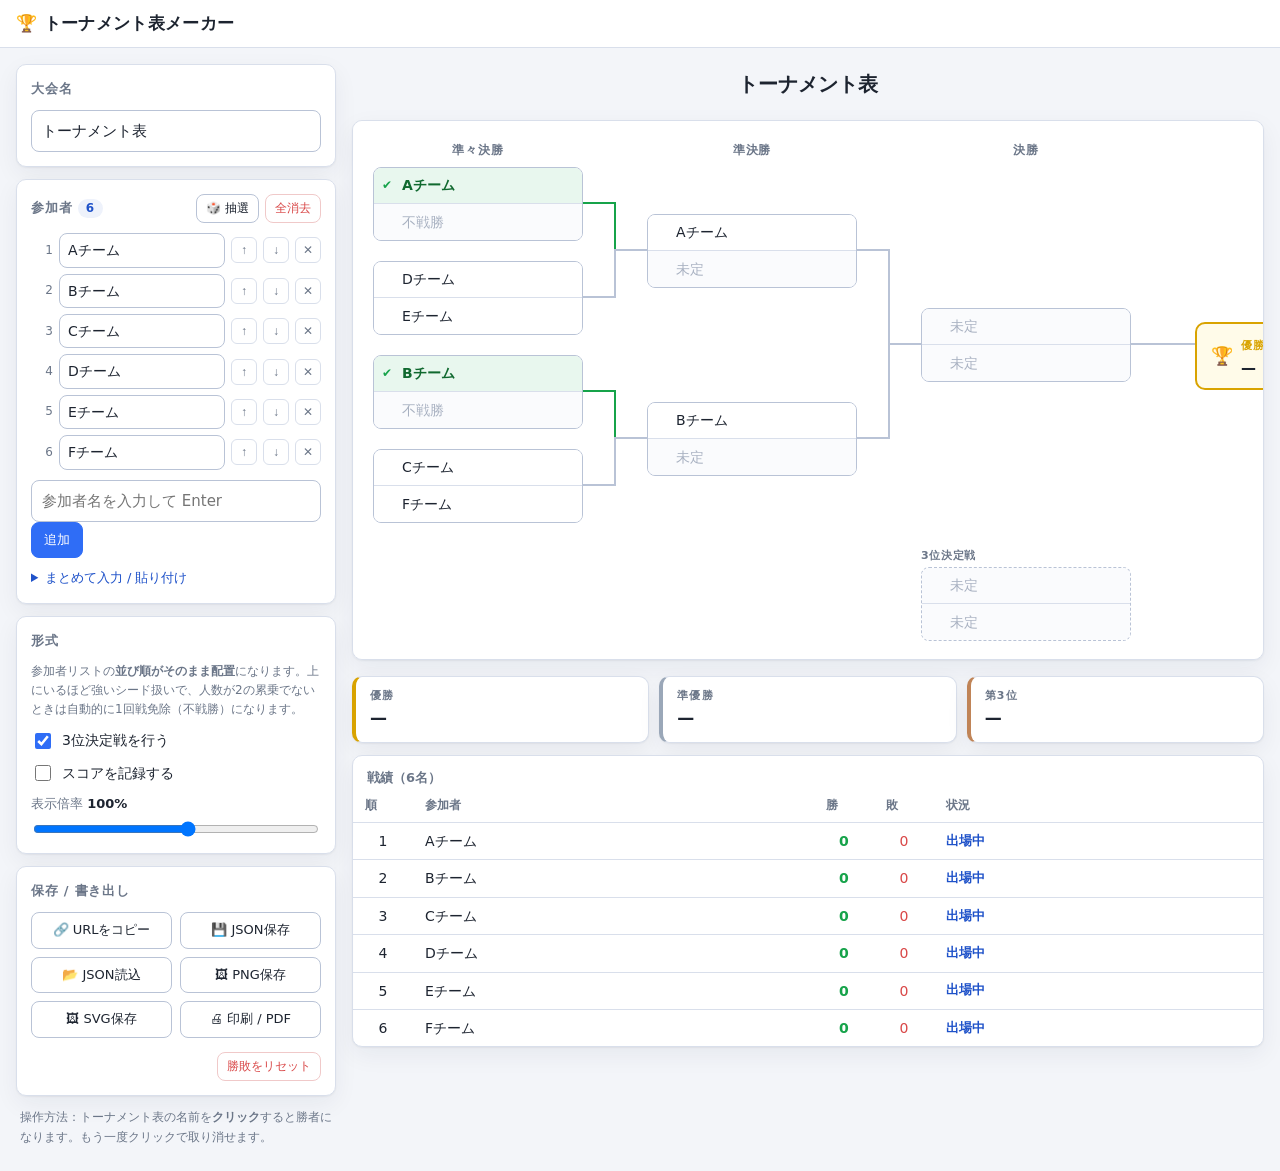
==== index.html @ ec836298 "feat: トーナメント表メーカーを追加 Web上でトーナメント表を作成し、クリックだけで勝敗を記録できる静的サイト。 依存ライブラリ・ビルド不要で index.html を開くだけで動作する。  -" ====
<!DOCTYPE html>
<html lang="ja">
<head>
<meta charset="UTF-8">
<meta name="viewport" content="width=device-width, initial-scale=1">
<title>トーナメント表メーカー</title>
<meta name="description" content="参加者名を入れるだけでトーナメント表を作成。クリックで勝敗を記録できます。">
<link rel="stylesheet" href="assets/style.css">
<link rel="icon" href="data:image/svg+xml,<svg xmlns='http://www.w3.org/2000/svg' viewBox='0 0 16 16'><text y='13' font-size='13'>🏆</text></svg>">
</head>
<body>

<header class="topbar">
  <h1 class="brand">🏆 トーナメント表メーカー</h1>
  <div class="topbar-actions">
    <button type="button" id="btn-toggle-panel" class="btn ghost">設定パネル</button>
  </div>
</header>

<div class="layout">

  <!-- ========== 左：設定パネル ========== -->
  <aside class="panel" id="panel">

    <section class="card">
      <h2>大会名</h2>
      <input type="text" id="title" class="input" placeholder="第1回 社内大会" autocomplete="off">
    </section>

    <section class="card">
      <div class="card-head">
        <h2>参加者 <span class="badge" id="player-count">0</span></h2>
        <div class="row-actions">
          <button type="button" id="btn-shuffle" class="btn small" title="組み合わせを抽選します">🎲 抽選</button>
          <button type="button" id="btn-clear-players" class="btn small danger-ghost">全消去</button>
        </div>
      </div>

      <ul class="player-list" id="player-list"></ul>

      <form id="add-form" class="add-row">
        <input type="text" id="add-input" class="input" placeholder="参加者名を入力して Enter" autocomplete="off">
        <button type="submit" class="btn primary">追加</button>
      </form>

      <details class="bulk">
        <summary>まとめて入力 / 貼り付け</summary>
        <p class="hint">1行に1名。カンマ区切りにも対応しています。</p>
        <textarea id="bulk-text" class="input textarea" rows="7" placeholder="Aチーム&#10;Bチーム&#10;Cチーム"></textarea>
        <div class="row-actions end">
          <button type="button" id="btn-bulk-apply" class="btn primary small">この内容で作成</button>
        </div>
      </details>
    </section>

    <section class="card">
      <h2>形式</h2>
      <p class="hint">参加者リストの<b>並び順がそのまま配置</b>になります。上にいるほど強いシード扱いで、人数が2の累乗でないときは自動的に1回戦免除（不戦勝）になります。</p>
      <label class="check"><input type="checkbox" id="opt-third"> 3位決定戦を行う</label>
      <label class="check"><input type="checkbox" id="opt-score"> スコアを記録する</label>
      <label class="field">
        <span>表示倍率 <b id="zoom-label">100%</b></span>
        <input type="range" id="zoom" min="40" max="150" step="5" value="100">
      </label>
    </section>

    <section class="card">
      <h2>保存 / 書き出し</h2>
      <div class="grid-btns">
        <button type="button" id="btn-share" class="btn">🔗 URLをコピー</button>
        <button type="button" id="btn-export-json" class="btn">💾 JSON保存</button>
        <button type="button" id="btn-import-json" class="btn">📂 JSON読込</button>
        <button type="button" id="btn-export-png" class="btn">🖼 PNG保存</button>
        <button type="button" id="btn-export-svg" class="btn">🖼 SVG保存</button>
        <button type="button" id="btn-print" class="btn">🖨 印刷 / PDF</button>
      </div>
      <input type="file" id="file-json" accept="application/json,.json" hidden>
      <div class="row-actions end mt">
        <button type="button" id="btn-reset-results" class="btn small danger-ghost">勝敗をリセット</button>
      </div>
    </section>

    <p class="foot-hint">操作方法：トーナメント表の名前を<b>クリック</b>すると勝者になります。もう一度クリックで取り消せます。</p>
  </aside>

  <!-- ========== 右：トーナメント表 ========== -->
  <main class="main">
    <div id="board-title" class="board-title"></div>

    <div class="viewport" id="viewport">
      <div class="bracket-scale" id="bracket-scale">
        <div class="bracket" id="bracket" aria-label="トーナメント表"></div>
      </div>
      <p class="empty-msg" id="empty-msg">参加者を2名以上追加すると、トーナメント表が表示されます。</p>
    </div>

    <section class="results" id="results"></section>
  </main>
</div>

<div class="toast" id="toast" role="status" aria-live="polite"></div>

<script src="assets/app.js"></script>
</body>
</html>
---- assets/style.css ----
/* ===========================================================
   トーナメント表メーカー / スタイル
   =========================================================== */

:root {
  --bg: #f3f5f9;
  --surface: #ffffff;
  --line: #d9dfeb;
  --line-strong: #b9c3d6;
  --text: #1d2430;
  --muted: #6b7688;
  --primary: #2f6df6;
  --primary-dark: #1f52c9;
  --win: #16a34a;
  --win-bg: #e8f7ee;
  --lose: #94a3b8;
  --gold: #d9a300;
  --danger: #d94848;
  --radius: 10px;
  --shadow: 0 1px 2px rgba(20, 30, 60, .06), 0 8px 24px rgba(20, 30, 60, .06);

  /* トーナメント表のレイアウト定数（app.js の LAYOUT と一致させること） */
  --match-w: 210px;
  --slot-h: 36px;
}

* { box-sizing: border-box; }

html, body {
  margin: 0;
  padding: 0;
  background: var(--bg);
  color: var(--text);
  font-family: "Hiragino Kaku Gothic ProN", "Yu Gothic", "Meiryo", system-ui, -apple-system, "Segoe UI", sans-serif;
  font-size: 15px;
  line-height: 1.6;
}

h1, h2 { margin: 0; font-weight: 700; }

/* ---------- ヘッダ ---------- */
.topbar {
  display: flex;
  align-items: center;
  justify-content: space-between;
  gap: 12px;
  padding: 10px 16px;
  background: var(--surface);
  border-bottom: 1px solid var(--line);
  position: sticky;
  top: 0;
  z-index: 20;
}
.brand { font-size: 17px; letter-spacing: .02em; }
.topbar-actions { display: flex; gap: 8px; }
#btn-toggle-panel { display: none; }

/* ---------- レイアウト ---------- */
.layout {
  display: grid;
  grid-template-columns: 320px minmax(0, 1fr);
  align-items: start;
  gap: 16px;
  padding: 16px;
  max-width: 1600px;
  margin: 0 auto;
}
.panel { display: flex; flex-direction: column; gap: 12px; position: sticky; top: 64px; }
.main { min-width: 0; display: flex; flex-direction: column; gap: 16px; }

/* ---------- カード ---------- */
.card {
  background: var(--surface);
  border: 1px solid var(--line);
  border-radius: var(--radius);
  box-shadow: var(--shadow);
  padding: 14px;
  display: flex;
  flex-direction: column;
  gap: 10px;
}
.card h2 { font-size: 13px; color: var(--muted); letter-spacing: .06em; }
.card-head { display: flex; align-items: center; justify-content: space-between; gap: 8px; }
.badge {
  display: inline-block;
  background: #eef2fb;
  color: var(--primary-dark);
  border-radius: 999px;
  padding: 0 8px;
  font-size: 12px;
  font-weight: 700;
}

/* ---------- フォーム部品 ---------- */
.input {
  width: 100%;
  padding: 8px 10px;
  border: 1px solid var(--line-strong);
  border-radius: 8px;
  background: #fff;
  color: inherit;
  font: inherit;
}
.input:focus { outline: 2px solid rgba(47, 109, 246, .35); outline-offset: 1px; border-color: var(--primary); }
.textarea { resize: vertical; font-size: 14px; line-height: 1.5; }
.field { display: flex; flex-direction: column; gap: 4px; font-size: 13px; color: var(--muted); }
.field b { color: var(--text); }
.check { display: flex; align-items: center; gap: 8px; font-size: 14px; cursor: pointer; }
.check input { width: 16px; height: 16px; accent-color: var(--primary); }

.btn {
  padding: 7px 12px;
  border: 1px solid var(--line-strong);
  border-radius: 8px;
  background: #fff;
  color: var(--text);
  font: inherit;
  font-size: 13px;
  cursor: pointer;
  white-space: nowrap;
  transition: background .12s, border-color .12s, transform .05s;
}
.btn:hover { background: #f1f4fa; border-color: var(--primary); }
.btn:active { transform: translateY(1px); }
.btn.primary { background: var(--primary); border-color: var(--primary); color: #fff; }
.btn.primary:hover { background: var(--primary-dark); }
.btn.small { padding: 4px 9px; font-size: 12px; }
.btn.ghost { border-color: transparent; background: #eef2fb; }
.btn.danger-ghost { color: var(--danger); border-color: #f0c9c9; }
.btn.danger-ghost:hover { background: #fdf0f0; border-color: var(--danger); }
.grid-btns { display: grid; grid-template-columns: 1fr 1fr; gap: 8px; }
.row-actions { display: flex; gap: 6px; flex-wrap: wrap; }
.row-actions.end { justify-content: flex-end; }
.mt { margin-top: 4px; }
.hint, .foot-hint { font-size: 12px; color: var(--muted); margin: 0; }
.foot-hint { padding: 0 4px 8px; }

/* ---------- 参加者リスト ---------- */
.player-list { list-style: none; margin: 0; padding: 0; display: flex; flex-direction: column; gap: 6px; max-height: 340px; overflow-y: auto; }
.player-row { display: flex; align-items: center; gap: 6px; }
.player-row .no { width: 22px; text-align: right; font-size: 12px; color: var(--muted); flex: none; }
.player-row .input { padding: 5px 8px; font-size: 14px; }
.icon-btn {
  flex: none;
  width: 26px; height: 26px;
  display: grid; place-items: center;
  border: 1px solid var(--line);
  border-radius: 6px;
  background: #fff;
  color: var(--muted);
  cursor: pointer;
  font-size: 12px;
  line-height: 1;
}
.icon-btn:hover { border-color: var(--primary); color: var(--primary); background: #f1f4fa; }
.icon-btn.remove:hover { border-color: var(--danger); color: var(--danger); background: #fdf0f0; }
.bulk summary { font-size: 13px; color: var(--primary-dark); cursor: pointer; }
.bulk[open] summary { margin-bottom: 8px; }
.bulk { display: flex; flex-direction: column; gap: 8px; }

/* ---------- トーナメント表 ---------- */
.board-title {
  font-size: 20px;
  font-weight: 700;
  text-align: center;
  padding: 4px 0;
  min-height: 1em;
}
.viewport {
  background: var(--surface);
  border: 1px solid var(--line);
  border-radius: var(--radius);
  box-shadow: var(--shadow);
  padding: 20px;
  overflow: auto;
}
.bracket-scale { transform-origin: top left; }
.bracket { position: relative; }
.empty-msg { color: var(--muted); text-align: center; padding: 40px 10px; margin: 0; }

.lines { position: absolute; inset: 0; overflow: visible; pointer-events: none; }
.lines path { fill: none; stroke: var(--line-strong); stroke-width: 2; }
.lines path.done { stroke: var(--win); }

.round-label {
  position: absolute;
  font-size: 12px;
  font-weight: 700;
  color: var(--muted);
  letter-spacing: .08em;
  text-align: center;
  width: var(--match-w);
}

.match {
  position: absolute;
  width: var(--match-w);
  border: 1px solid var(--line-strong);
  border-radius: 8px;
  background: #fff;
  overflow: hidden;
}
.match.third { border-style: dashed; }
.match-tag {
  position: absolute;
  font-size: 11px;
  font-weight: 700;
  color: var(--muted);
  letter-spacing: .06em;
}

.slot {
  display: flex;
  align-items: center;
  gap: 6px;
  width: 100%;
  height: var(--slot-h);
  padding: 0 8px;
  border: 0;
  border-bottom: 1px solid var(--line);
  background: #fff;
  font: inherit;
  font-size: 14px;
  color: inherit;
  text-align: left;
  cursor: pointer;
}
.slot:last-child { border-bottom: 0; }
.slot .mark { flex: none; width: 14px; font-size: 12px; color: var(--muted); }
.slot .nm {
  flex: 1 1 auto;
  min-width: 0;
  overflow: hidden;
  text-overflow: ellipsis;
  white-space: nowrap;
}
.slot .score {
  flex: none;
  width: 38px;
  padding: 1px 4px;
  font-size: 13px;
  text-align: center;
  border: 1px solid var(--line);
  border-radius: 5px;
  background: #fbfcfe;
  color: inherit;
  font-family: inherit;
}
.slot .score::-webkit-outer-spin-button,
.slot .score::-webkit-inner-spin-button { -webkit-appearance: none; margin: 0; }
.slot .score { -moz-appearance: textfield; }

.slot:not(.disabled):hover { background: #eef4ff; }
.slot.win { background: var(--win-bg); font-weight: 700; color: #10692f; }
.slot.win .mark { color: var(--win); }
.slot.lose { color: var(--lose); }
.slot.lose .nm { text-decoration: line-through; }
.slot.empty, .slot.bye { color: #a8b1c1; cursor: default; background: #fafbfd; }
.slot.disabled { cursor: default; }

.champion {
  position: absolute;
  display: flex;
  align-items: center;
  gap: 8px;
  padding: 8px 14px;
  border: 2px solid var(--gold);
  border-radius: 10px;
  background: #fffbe9;
  font-weight: 700;
  white-space: nowrap;
}
.champion .cup { font-size: 18px; }
.champion .label { font-size: 11px; color: var(--gold); letter-spacing: .1em; }

/* ---------- 結果 ---------- */
.results { display: flex; flex-direction: column; gap: 12px; }
.podium { display: flex; gap: 10px; flex-wrap: wrap; }
.podium-item {
  flex: 1 1 160px;
  background: var(--surface);
  border: 1px solid var(--line);
  border-left: 4px solid var(--line-strong);
  border-radius: var(--radius);
  padding: 10px 14px;
  box-shadow: var(--shadow);
}
.podium-item .rank { font-size: 11px; color: var(--muted); letter-spacing: .1em; font-weight: 700; }
.podium-item .who { font-size: 17px; font-weight: 700; }
.podium-item.p1 { border-left-color: var(--gold); }
.podium-item.p2 { border-left-color: #9aa7b8; }
.podium-item.p3 { border-left-color: #c08457; }

.table-wrap {
  background: var(--surface);
  border: 1px solid var(--line);
  border-radius: var(--radius);
  box-shadow: var(--shadow);
  overflow: auto;
}
table.records { width: 100%; border-collapse: collapse; font-size: 14px; }
table.records caption { text-align: left; padding: 12px 14px 0; font-size: 13px; color: var(--muted); font-weight: 700; }
table.records th, table.records td { padding: 7px 12px; border-bottom: 1px solid var(--line); text-align: left; white-space: nowrap; }
table.records th { font-size: 12px; color: var(--muted); font-weight: 700; }
table.records td.num { text-align: center; width: 60px; font-variant-numeric: tabular-nums; }
table.records tr:last-child td { border-bottom: 0; }
table.records td.win-n { color: var(--win); font-weight: 700; }
table.records td.lose-n { color: var(--danger); }
table.records .status { color: var(--muted); font-size: 13px; }
table.records .status.alive { color: var(--primary-dark); font-weight: 700; }
table.records .status.champ { color: var(--gold); font-weight: 700; }

/* ---------- トースト ---------- */
.toast {
  position: fixed;
  left: 50%;
  bottom: 24px;
  transform: translate(-50%, 20px);
  background: #1d2430;
  color: #fff;
  padding: 9px 16px;
  border-radius: 999px;
  font-size: 14px;
  opacity: 0;
  pointer-events: none;
  transition: opacity .2s, transform .2s;
  z-index: 50;
}
.toast.show { opacity: 1; transform: translate(-50%, 0); }

/* ---------- レスポンシブ ---------- */
@media (max-width: 900px) {
  .layout { grid-template-columns: 1fr; }
  .panel { position: static; }
  .panel.hidden { display: none; }
  #btn-toggle-panel { display: inline-block; }
}

/* ---------- 印刷 ---------- */
@media print {
  .topbar, .panel, .results .table-wrap, .toast { display: none !important; }
  .layout { display: block; padding: 0; }
  .viewport { border: 0; box-shadow: none; padding: 0; overflow: visible; }
  .board-title { font-size: 22px; margin-bottom: 8px; }
  body { background: #fff; }
  .podium-item { break-inside: avoid; }
}
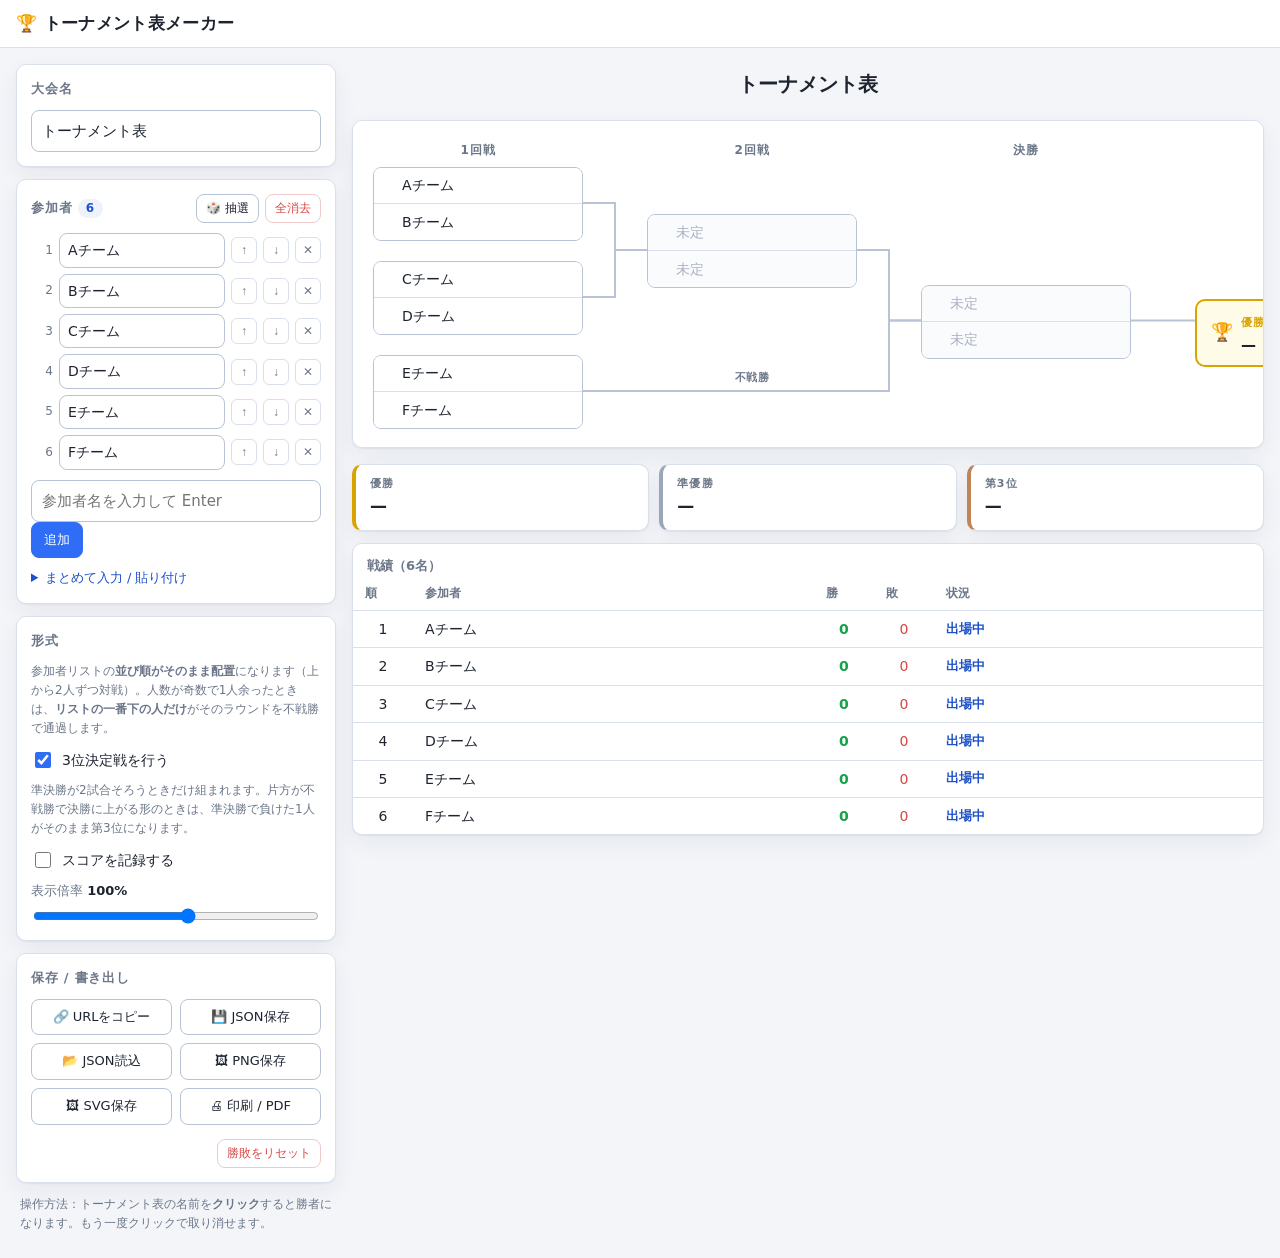
==== commit 9c39ccf8: "fix: 不戦勝を各ラウンド最大1人に変更 2の累乗の枠に当てはめる方式では、たとえば9名で7人が1回戦免除になるなど 不戦勝が大量に発生していた。各ラウンドで上から2つずつ組み、奇数で余った 1つだ" ====
--- a/index.html
+++ b/index.html
@@ -55,8 +55,9 @@
 
     <section class="card">
       <h2>形式</h2>
-      <p class="hint">参加者リストの<b>並び順がそのまま配置</b>になります。上にいるほど強いシード扱いで、人数が2の累乗でないときは自動的に1回戦免除（不戦勝）になります。</p>
+      <p class="hint">参加者リストの<b>並び順がそのまま配置</b>になります（上から2人ずつ対戦）。人数が奇数で1人余ったときは、<b>リストの一番下の人だけ</b>がそのラウンドを不戦勝で通過します。</p>
       <label class="check"><input type="checkbox" id="opt-third"> 3位決定戦を行う</label>
+      <p class="hint">準決勝が2試合そろうときだけ組まれます。片方が不戦勝で決勝に上がる形のときは、準決勝で負けた1人がそのまま第3位になります。</p>
       <label class="check"><input type="checkbox" id="opt-score"> スコアを記録する</label>
       <label class="field">
         <span>表示倍率 <b id="zoom-label">100%</b></span>
--- a/assets/style.css
+++ b/assets/style.css
@@ -201,6 +201,7 @@
   overflow: hidden;
 }
 .match.third { border-style: dashed; }
+.match.seed { background: #fbfcfe; }
 .match-tag {
   position: absolute;
   font-size: 11px;
@@ -208,6 +209,8 @@
   color: var(--muted);
   letter-spacing: .06em;
 }
+/* 不戦勝ラベルは線の上に中央寄せで置く */
+.match-tag.center { width: var(--match-w); text-align: center; }
 
 .slot {
   display: flex;
@@ -255,7 +258,7 @@
 .slot.win .mark { color: var(--win); }
 .slot.lose { color: var(--lose); }
 .slot.lose .nm { text-decoration: line-through; }
-.slot.empty, .slot.bye { color: #a8b1c1; cursor: default; background: #fafbfd; }
+.slot.empty { color: #a8b1c1; cursor: default; background: #fafbfd; }
 .slot.disabled { cursor: default; }
 
 .champion {
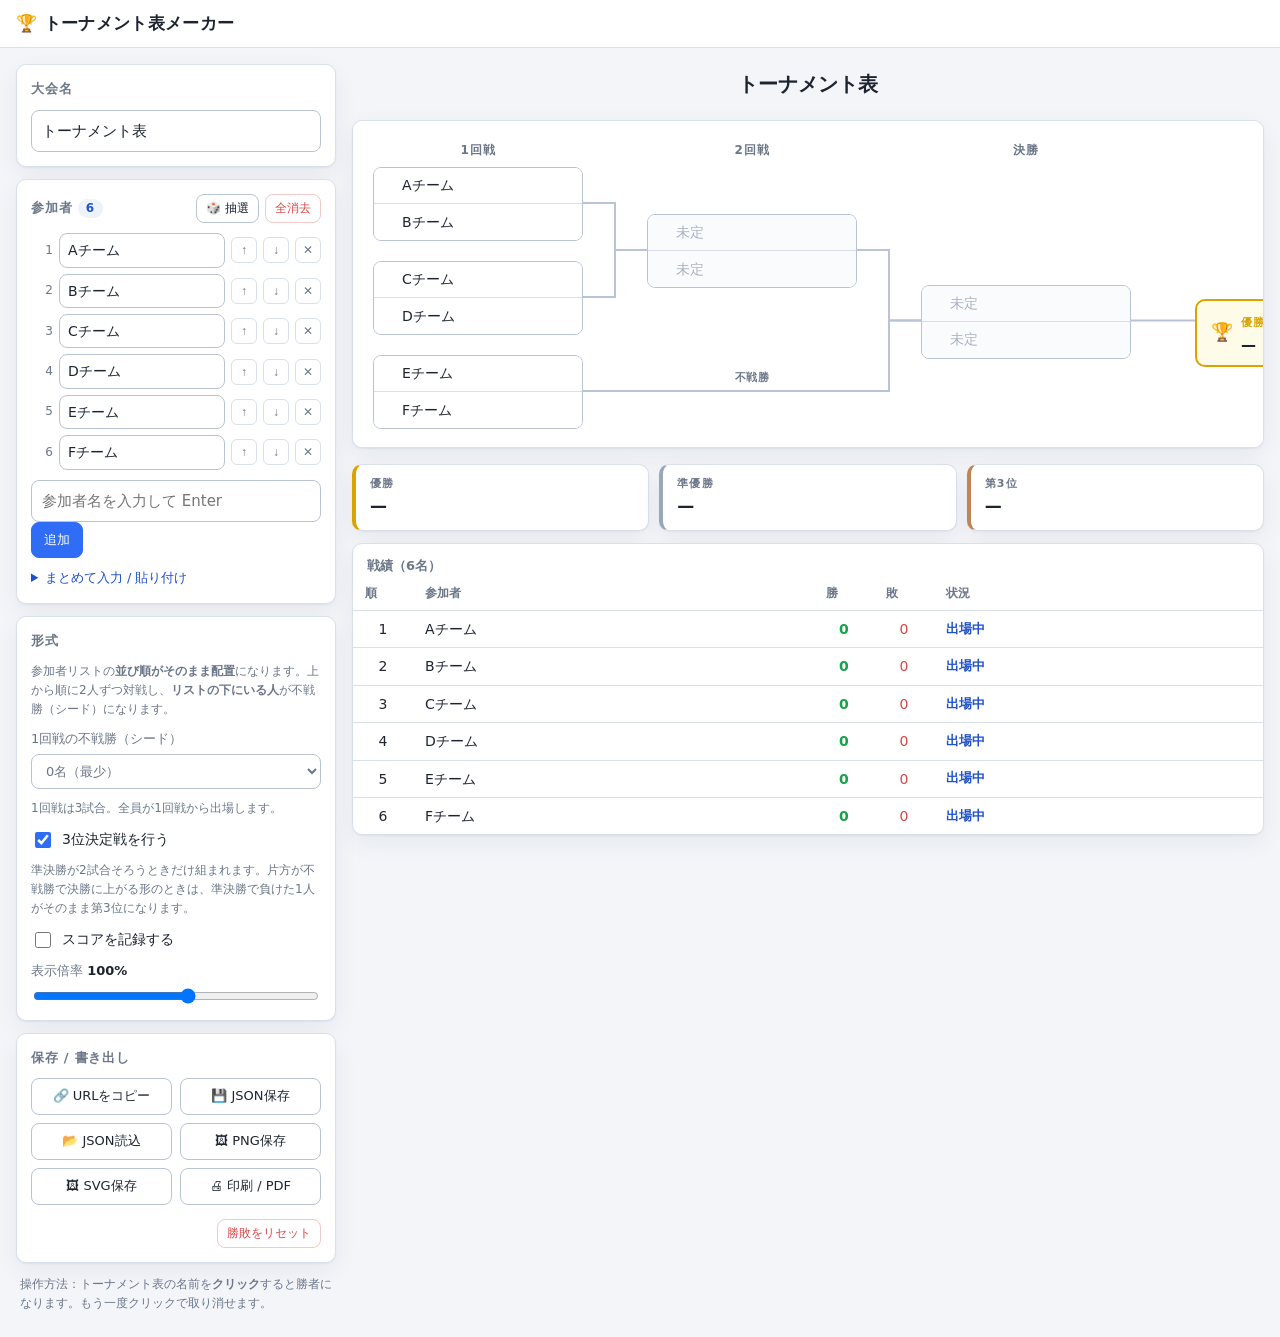
==== commit f677b22e: "feat: 1回戦の不戦勝の人数を選べるようにする 不戦勝（シード）を「余りの1人」に固定せず、設定パネルから人数を 選べるようにする。選択肢は参加人数に応じて自動生成する。  - 残りを2人ずつ組む" ====
--- a/index.html
+++ b/index.html
@@ -55,7 +55,12 @@
 
     <section class="card">
       <h2>形式</h2>
-      <p class="hint">参加者リストの<b>並び順がそのまま配置</b>になります（上から2人ずつ対戦）。人数が奇数で1人余ったときは、<b>リストの一番下の人だけ</b>がそのラウンドを不戦勝で通過します。</p>
+      <p class="hint">参加者リストの<b>並び順がそのまま配置</b>になります。上から順に2人ずつ対戦し、<b>リストの下にいる人</b>が不戦勝（シード）になります。</p>
+      <label class="field">
+        <span>1回戦の不戦勝（シード）</span>
+        <select id="bye-count" class="input"></select>
+      </label>
+      <p class="hint" id="bye-hint"></p>
       <label class="check"><input type="checkbox" id="opt-third"> 3位決定戦を行う</label>
       <p class="hint">準決勝が2試合そろうときだけ組まれます。片方が不戦勝で決勝に上がる形のときは、準決勝で負けた1人がそのまま第3位になります。</p>
       <label class="check"><input type="checkbox" id="opt-score"> スコアを記録する</label>
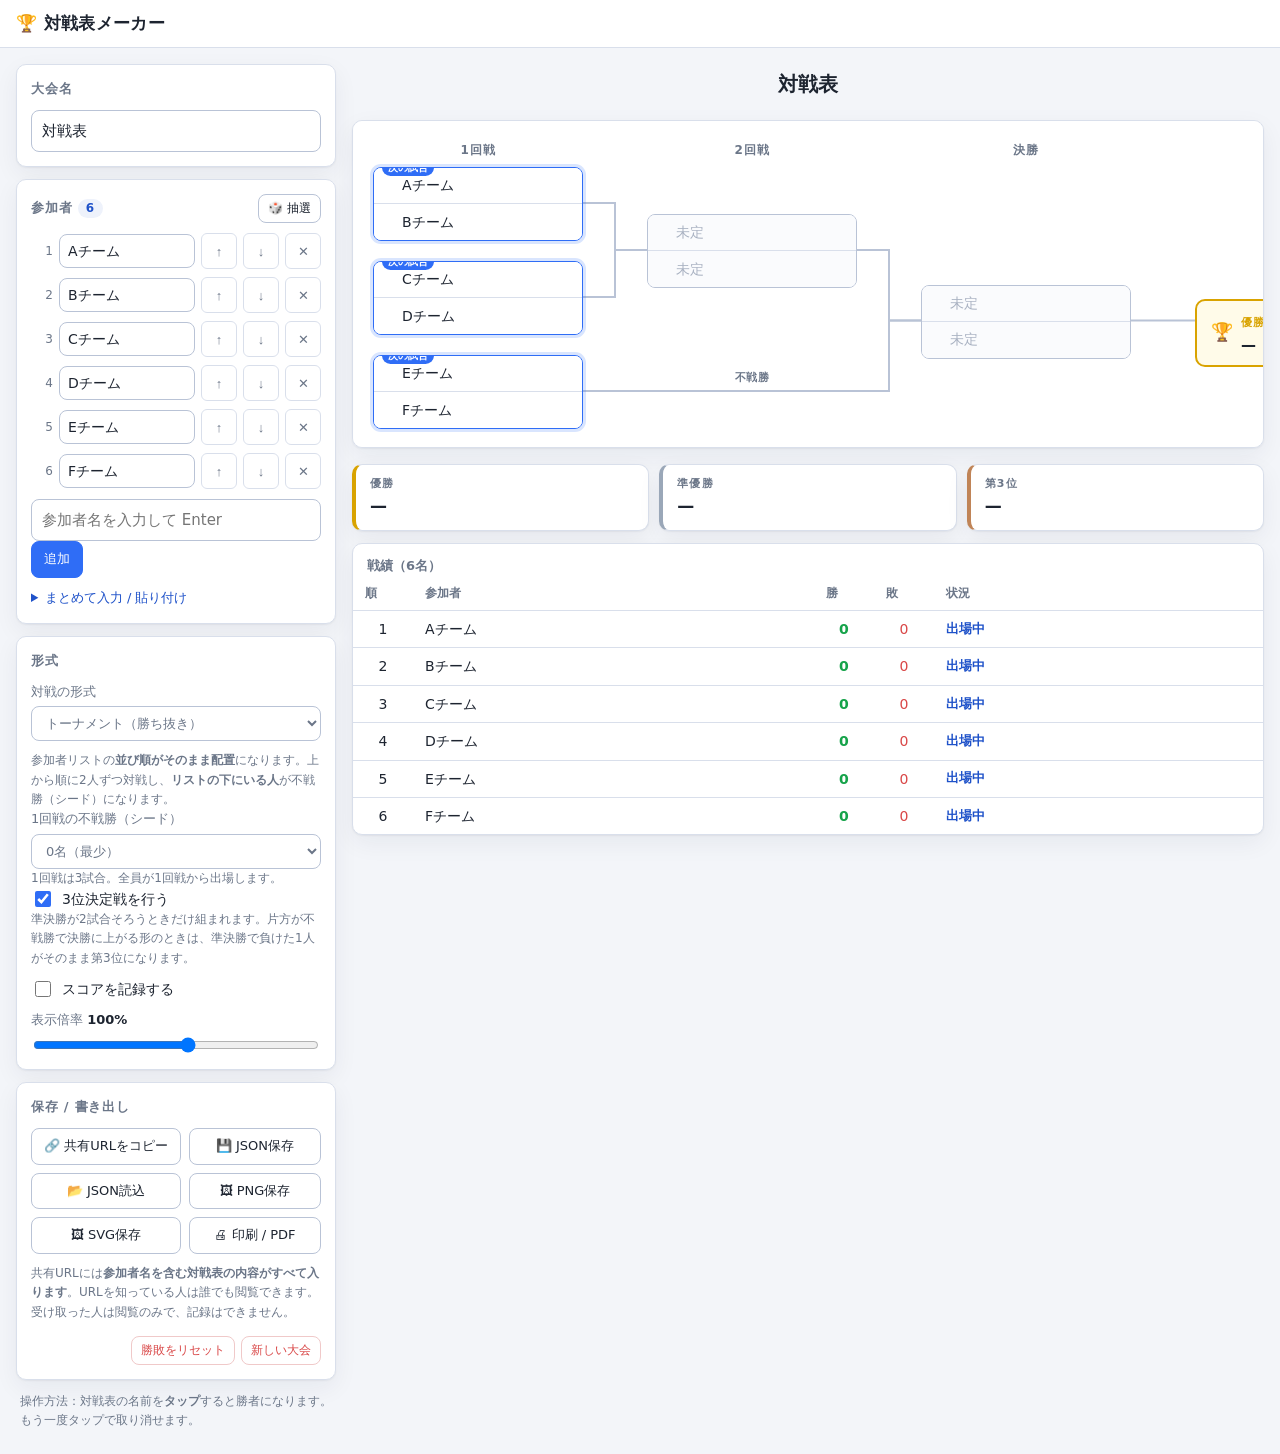
==== commit e3a7573d: "feat: 要件定義v1.0に合わせてリーグ戦と閲覧専用共有を実装 トーナメント専用だったプロトタイプを、要件の機能要件23件をすべて 満たす「対戦表メーカー」にする。  - リーグ（総当たり）を追加" ====
--- a/index.html
+++ b/index.html
@@ -3,19 +3,25 @@
 <head>
 <meta charset="UTF-8">
 <meta name="viewport" content="width=device-width, initial-scale=1">
-<title>トーナメント表メーカー</title>
-<meta name="description" content="参加者名を入れるだけでトーナメント表を作成。クリックで勝敗を記録できます。">
+<title>対戦表メーカー</title>
+<meta name="description" content="参加者名を入れるだけでトーナメント表・リーグ表を作成。クリックで勝敗を記録できます。">
 <link rel="stylesheet" href="assets/style.css">
 <link rel="icon" href="data:image/svg+xml,<svg xmlns='http://www.w3.org/2000/svg' viewBox='0 0 16 16'><text y='13' font-size='13'>🏆</text></svg>">
 </head>
 <body>
 
 <header class="topbar">
-  <h1 class="brand">🏆 トーナメント表メーカー</h1>
+  <h1 class="brand">🏆 対戦表メーカー</h1>
   <div class="topbar-actions">
     <button type="button" id="btn-toggle-panel" class="btn ghost">設定パネル</button>
   </div>
 </header>
+
+<!-- 共有URLで開いたときだけ表示する -->
+<div class="view-banner" id="view-banner" hidden>
+  <span>この対戦表は<b>共有された時点のもの</b>です。最新の状況は主催者に確認してください。</span>
+  <a class="btn small" href="./">自分で作る</a>
+</div>
 
 <div class="layout">
 
@@ -32,11 +38,11 @@
         <h2>参加者 <span class="badge" id="player-count">0</span></h2>
         <div class="row-actions">
           <button type="button" id="btn-shuffle" class="btn small" title="組み合わせを抽選します">🎲 抽選</button>
-          <button type="button" id="btn-clear-players" class="btn small danger-ghost">全消去</button>
         </div>
       </div>
 
       <ul class="player-list" id="player-list"></ul>
+      <p class="hint" id="size-warning" hidden></p>
 
       <form id="add-form" class="add-row">
         <input type="text" id="add-input" class="input" placeholder="参加者名を入力して Enter" autocomplete="off">
@@ -55,14 +61,30 @@
 
     <section class="card">
       <h2>形式</h2>
-      <p class="hint">参加者リストの<b>並び順がそのまま配置</b>になります。上から順に2人ずつ対戦し、<b>リストの下にいる人</b>が不戦勝（シード）になります。</p>
       <label class="field">
-        <span>1回戦の不戦勝（シード）</span>
-        <select id="bye-count" class="input"></select>
+        <span>対戦の形式</span>
+        <select id="format" class="input">
+          <option value="tournament">トーナメント（勝ち抜き）</option>
+          <option value="league">リーグ（総当たり）</option>
+        </select>
       </label>
-      <p class="hint" id="bye-hint"></p>
-      <label class="check"><input type="checkbox" id="opt-third"> 3位決定戦を行う</label>
-      <p class="hint">準決勝が2試合そろうときだけ組まれます。片方が不戦勝で決勝に上がる形のときは、準決勝で負けた1人がそのまま第3位になります。</p>
+
+      <div id="tournament-opts">
+        <p class="hint">参加者リストの<b>並び順がそのまま配置</b>になります。上から順に2人ずつ対戦し、<b>リストの下にいる人</b>が不戦勝（シード）になります。</p>
+        <label class="field">
+          <span>1回戦の不戦勝（シード）</span>
+          <select id="bye-count" class="input"></select>
+        </label>
+        <p class="hint" id="bye-hint"></p>
+        <label class="check"><input type="checkbox" id="opt-third"> 3位決定戦を行う</label>
+        <p class="hint">準決勝が2試合そろうときだけ組まれます。片方が不戦勝で決勝に上がる形のときは、準決勝で負けた1人がそのまま第3位になります。</p>
+      </div>
+
+      <div id="league-opts" hidden>
+        <p class="hint">全員が1回ずつ対戦します。順位は<b>勝点（勝3・分1・敗0）→ 得失点差 → 総得点</b>の順に比較して決めます。</p>
+        <p class="hint" id="league-hint"></p>
+      </div>
+
       <label class="check"><input type="checkbox" id="opt-score"> スコアを記録する</label>
       <label class="field">
         <span>表示倍率 <b id="zoom-label">100%</b></span>
@@ -73,35 +95,59 @@
     <section class="card">
       <h2>保存 / 書き出し</h2>
       <div class="grid-btns">
-        <button type="button" id="btn-share" class="btn">🔗 URLをコピー</button>
+        <button type="button" id="btn-share" class="btn">🔗 共有URLをコピー</button>
         <button type="button" id="btn-export-json" class="btn">💾 JSON保存</button>
         <button type="button" id="btn-import-json" class="btn">📂 JSON読込</button>
         <button type="button" id="btn-export-png" class="btn">🖼 PNG保存</button>
         <button type="button" id="btn-export-svg" class="btn">🖼 SVG保存</button>
         <button type="button" id="btn-print" class="btn">🖨 印刷 / PDF</button>
       </div>
+      <p class="hint">共有URLには<b>参加者名を含む対戦表の内容がすべて入ります</b>。URLを知っている人は誰でも閲覧できます。受け取った人は閲覧のみで、記録はできません。</p>
       <input type="file" id="file-json" accept="application/json,.json" hidden>
       <div class="row-actions end mt">
         <button type="button" id="btn-reset-results" class="btn small danger-ghost">勝敗をリセット</button>
+        <button type="button" id="btn-new" class="btn small danger-ghost">新しい大会</button>
       </div>
     </section>
 
-    <p class="foot-hint">操作方法：トーナメント表の名前を<b>クリック</b>すると勝者になります。もう一度クリックで取り消せます。</p>
+    <p class="foot-hint" id="foot-hint"></p>
   </aside>
 
-  <!-- ========== 右：トーナメント表 ========== -->
+  <!-- ========== 右：対戦表 ========== -->
   <main class="main">
     <div id="board-title" class="board-title"></div>
 
     <div class="viewport" id="viewport">
       <div class="bracket-scale" id="bracket-scale">
         <div class="bracket" id="bracket" aria-label="トーナメント表"></div>
+        <div class="league" id="league" hidden aria-label="リーグ表"></div>
       </div>
-      <p class="empty-msg" id="empty-msg">参加者を2名以上追加すると、トーナメント表が表示されます。</p>
+      <p class="empty-msg" id="empty-msg">参加者を2名以上追加すると、対戦表が表示されます。</p>
     </div>
 
     <section class="results" id="results"></section>
   </main>
+</div>
+
+<!-- リーグの記録欄 -->
+<div class="overlay" id="record-overlay" hidden>
+  <div class="dialog" role="dialog" aria-modal="true" aria-labelledby="rec-title">
+    <h3 id="rec-title">対戦の記録</h3>
+    <div class="rec-players">
+      <div class="rec-row"><span class="rec-name" id="rec-name-a"></span><input type="number" id="rec-score-a" class="input rec-score" min="0" step="1" placeholder="-" aria-label="左側のスコア"></div>
+      <div class="rec-vs">対</div>
+      <div class="rec-row"><span class="rec-name" id="rec-name-b"></span><input type="number" id="rec-score-b" class="input rec-score" min="0" step="1" placeholder="-" aria-label="右側のスコア"></div>
+    </div>
+    <div class="rec-btns">
+      <button type="button" id="rec-win-a" class="btn"></button>
+      <button type="button" id="rec-draw" class="btn">引き分け</button>
+      <button type="button" id="rec-win-b" class="btn"></button>
+    </div>
+    <div class="rec-foot">
+      <button type="button" id="rec-clear" class="btn small danger-ghost">未記録に戻す</button>
+      <button type="button" id="rec-close" class="btn small">閉じる</button>
+    </div>
+  </div>
 </div>
 
 <div class="toast" id="toast" role="status" aria-live="polite"></div>
--- a/assets/style.css
+++ b/assets/style.css
@@ -136,21 +136,28 @@
 .foot-hint { padding: 0 4px 8px; }
 
 /* ---------- 参加者リスト ---------- */
-.player-list { list-style: none; margin: 0; padding: 0; display: flex; flex-direction: column; gap: 6px; max-height: 340px; overflow-y: auto; }
+.player-list { list-style: none; margin: 0; padding: 0; display: flex; flex-direction: column; gap: 8px; max-height: 340px; overflow-y: auto; }
 .player-row { display: flex; align-items: center; gap: 6px; }
 .player-row .no { width: 22px; text-align: right; font-size: 12px; color: var(--muted); flex: none; }
 .player-row .input { padding: 5px 8px; font-size: 14px; }
+/* 見た目は36px、タップ領域は透明な疑似要素で44pxまで広げる */
 .icon-btn {
   flex: none;
-  width: 26px; height: 26px;
+  position: relative;
+  width: 36px; height: 36px;
   display: grid; place-items: center;
   border: 1px solid var(--line);
   border-radius: 6px;
   background: #fff;
   color: var(--muted);
   cursor: pointer;
-  font-size: 12px;
+  font-size: 13px;
   line-height: 1;
+}
+.icon-btn::after {
+  content: "";
+  position: absolute;
+  inset: -4px;
 }
 .icon-btn:hover { border-color: var(--primary); color: var(--primary); background: #f1f4fa; }
 .icon-btn.remove:hover { border-color: var(--danger); color: var(--danger); background: #fdf0f0; }
@@ -275,6 +282,131 @@
 }
 .champion .cup { font-size: 18px; }
 .champion .label { font-size: 11px; color: var(--gold); letter-spacing: .1em; }
+
+/* ---------- 次にやる試合の強調 ---------- */
+.match.next { border-color: var(--primary); box-shadow: 0 0 0 3px rgba(47, 109, 246, .18); }
+.match.next .next-badge {
+  position: absolute;
+  top: -9px; left: 8px;
+  padding: 0 6px;
+  border-radius: 999px;
+  background: var(--primary);
+  color: #fff;
+  font-size: 10px;
+  font-weight: 700;
+  line-height: 17px;
+  z-index: 1;
+}
+
+/* ---------- リーグ（星取表） ---------- */
+.league { display: inline-block; }
+table.cross { border-collapse: collapse; font-size: 14px; background: #fff; }
+table.cross th, table.cross td {
+  border: 1px solid var(--line-strong);
+  padding: 0;
+  text-align: center;
+  min-width: 52px;
+  height: 44px;
+}
+table.cross thead th {
+  background: #f6f8fc;
+  font-size: 12px;
+  font-weight: 700;
+  padding: 4px 6px;
+  max-width: 92px;
+  overflow: hidden;
+  text-overflow: ellipsis;
+  white-space: nowrap;
+}
+table.cross th.rowhead {
+  background: #f6f8fc;
+  text-align: left;
+  padding: 4px 8px;
+  font-size: 13px;
+  max-width: 140px;
+  min-width: 100px;
+  overflow: hidden;
+  text-overflow: ellipsis;
+  white-space: nowrap;
+  position: sticky;
+  left: 0;
+  z-index: 1;
+}
+table.cross th.corner { position: sticky; left: 0; z-index: 2; }
+table.cross td.self { background: repeating-linear-gradient(135deg, #eef1f7 0 6px, #f7f9fc 6px 12px); }
+.cell {
+  display: flex;
+  flex-direction: column;
+  align-items: center;
+  justify-content: center;
+  gap: 1px;
+  width: 100%;
+  height: 100%;
+  min-height: 44px;
+  border: 0;
+  background: none;
+  font: inherit;
+  color: inherit;
+  cursor: pointer;
+}
+.cell:hover { background: #eef4ff; }
+.cell .mk { font-size: 16px; line-height: 1; }
+.cell .sc { font-size: 11px; color: var(--muted); font-variant-numeric: tabular-nums; }
+.cell.win .mk { color: var(--win); }
+.cell.lose .mk { color: var(--danger); }
+.cell.draw .mk { color: var(--muted); }
+.cell.todo { background: #f2f7ff; }
+.cell.todo .mk { color: var(--primary); font-size: 12px; font-weight: 700; }
+.league-note { margin: 10px 0 0; font-size: 12px; color: var(--muted); }
+
+/* ---------- 記録欄（リーグ） ---------- */
+.overlay {
+  position: fixed;
+  inset: 0;
+  background: rgba(20, 28, 45, .45);
+  display: grid;
+  place-items: center;
+  padding: 16px;
+  z-index: 60;
+}
+.overlay[hidden] { display: none; }
+.dialog {
+  width: min(420px, 100%);
+  background: var(--surface);
+  border-radius: 14px;
+  padding: 18px;
+  box-shadow: 0 20px 60px rgba(10, 20, 40, .3);
+  display: flex;
+  flex-direction: column;
+  gap: 14px;
+}
+.dialog h3 { margin: 0; font-size: 14px; color: var(--muted); letter-spacing: .06em; }
+.rec-players { display: flex; align-items: center; gap: 10px; }
+.rec-row { flex: 1 1 0; min-width: 0; display: flex; flex-direction: column; gap: 6px; align-items: center; }
+.rec-name { font-size: 16px; font-weight: 700; text-align: center; overflow-wrap: anywhere; }
+.rec-score { width: 72px; text-align: center; }
+.rec-vs { flex: none; color: var(--muted); font-size: 13px; }
+.rec-btns { display: flex; flex-direction: column; gap: 8px; }
+.rec-btns .btn { padding: 11px 12px; font-size: 14px; }
+.rec-foot { display: flex; justify-content: space-between; }
+
+/* ---------- 共有時の閲覧バナー ---------- */
+.view-banner {
+  display: flex;
+  align-items: center;
+  justify-content: center;
+  gap: 12px;
+  flex-wrap: wrap;
+  padding: 8px 16px;
+  background: #fff7e6;
+  border-bottom: 1px solid #f0d9a8;
+  font-size: 13px;
+}
+.view-banner[hidden] { display: none; }
+body.view-only .layout { grid-template-columns: minmax(0, 1fr); }
+body.view-only .panel,
+body.view-only #btn-toggle-panel { display: none; }
+body.view-only .slot, body.view-only .cell { cursor: default; }
 
 /* ---------- 結果 ---------- */
 .results { display: flex; flex-direction: column; gap: 12px; }
